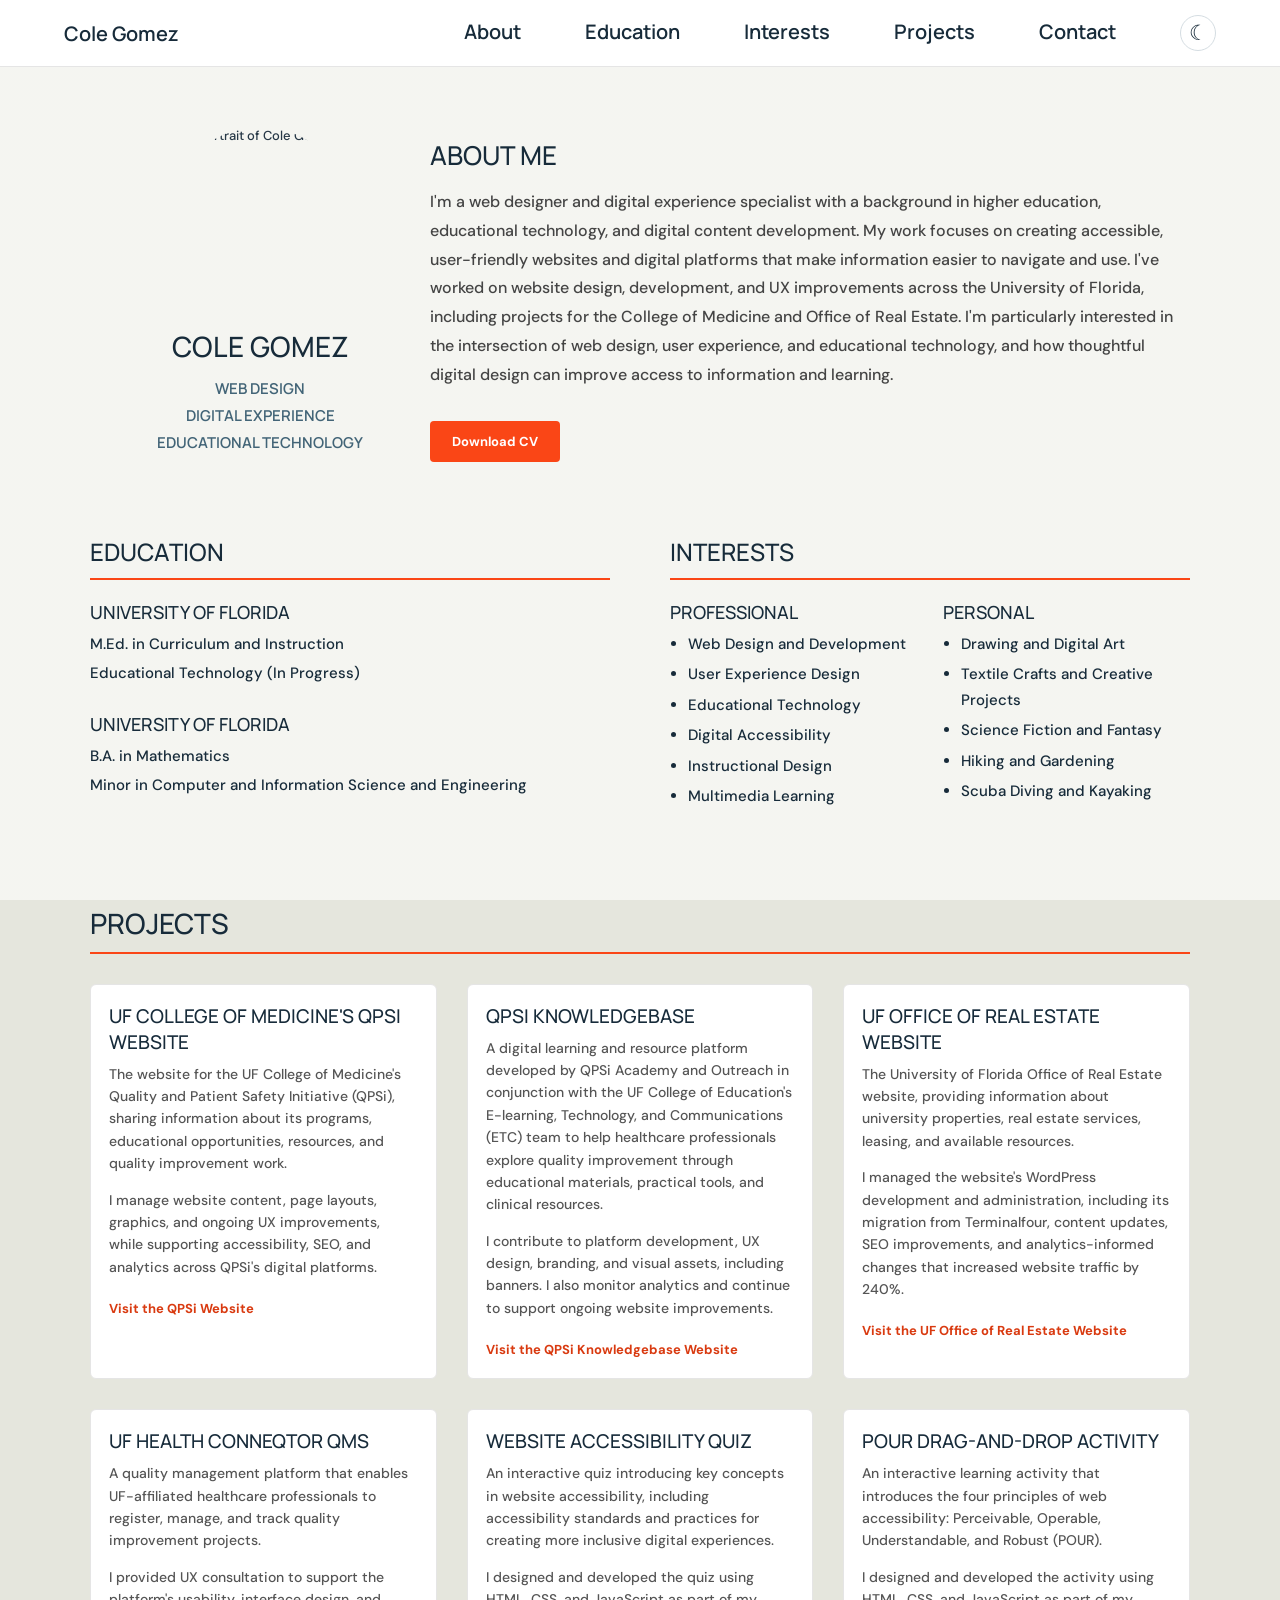
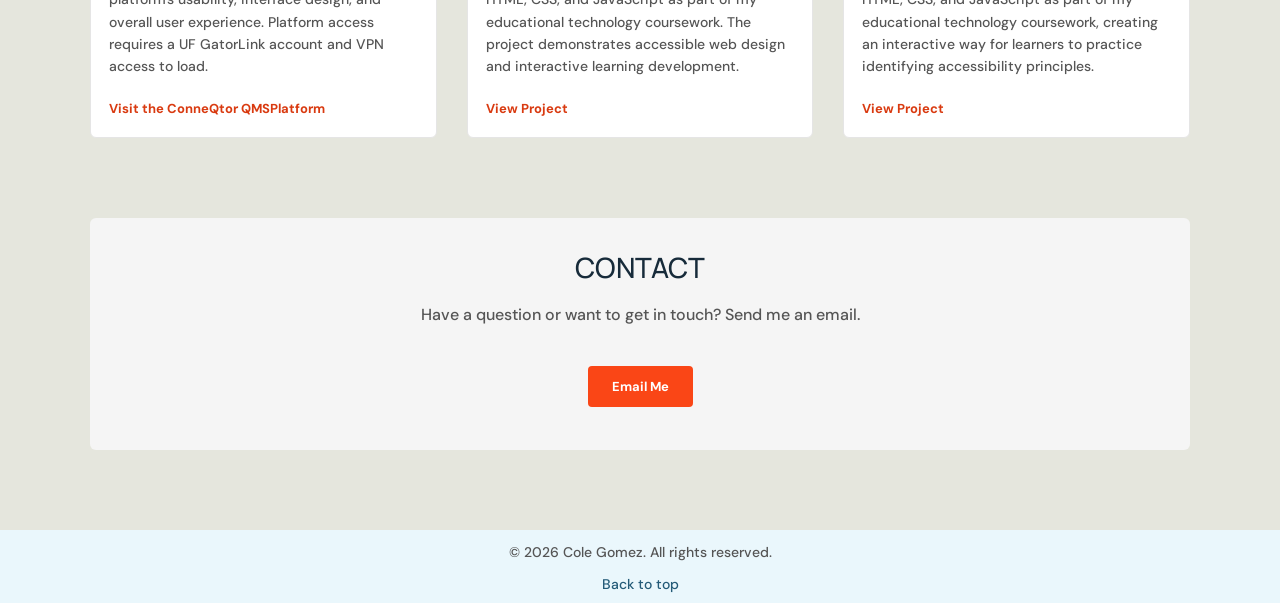
==== index.html @ 8d678004 "Add files via upload" ====
<!DOCTYPE html PUBLIC "-//W3C//DTD XHTML 1.0 Strict//EN" "http://www.w3.org/TR/xhtml1/DTD/xhtml1-strict.dtd">


<!--
Design by TEMPLATED
http://templated.co
Released for free under the Creative Commons Attribution License
Name       : Vestibule 
Description: A two-column, fixed-width design with dark color scheme.
Version    : 1.0
Released   : 20130406
-->

<!-- Comments are in ALL CAPS -->


<html xmlns="http://www.w3.org/1999/xhtml" lang="en" xml:lang="en">
<head>
	<meta name="keywords" content="" />
	<meta name="description" content="Cole Gomez's e-portfolio showcasing educational technology projects, web design, and multimedia development." />
	<meta http-equiv="content-type" content="text/html; charset=utf-8" />
	<meta name="viewport" content="width=device-width, initial-scale=1.0" />
	<title>Cole Gomez - Portfolio</title>
	<link href="https://fonts.googleapis.com/css2?family=DM+Sans:wght@400;500;600;700&amp;family=Manrope:wght@400;500;600;700;800&amp;display=swap" rel="stylesheet" type="text/css" />
	<link href="style.css" rel="stylesheet" type="text/css" media="screen" />
</head>

<body>
	<a href="#main-content" class="skip-link">Skip to main content</a>
<div id="wrapper">
<!-- START OF THE NAVIGATION SECTION.  DO NOT CHANGE ANYTHING ABOVE THIS LINE EXCEPT TO SET THE TITLE. -->
 
	<div id="menu-wrapper" role="navigation" aria-label="Main navigation">
		<div id="menu" class="container">
			<div id="site-brand">
            	<a href="index.html">Cole Gomez</a>
        	</div>
			<ul>
				<!-- NAVIGATION MENU.  THERE SHOULD BE ONE LIST ITEM FOR EACH BUTTON IN YOUR NAVIGATION BAR. -->
                <!-- REPLACE THE # IN THE LINK WITH THE FILE NAME OF THE APPROPRIATE PAGE.  -->
                <li class="current_page_item"><a href="#about" aria-current="page">About</a></li>
				<li><a href="#education">Education</a></li>
				<li><a href="#interests">Interests</a></li>
				<li><a href="#projects">Projects</a></li>
				<li><a href="#contact">Contact</a></li>
				<button id="theme-toggle" type="button" aria-label="Switch to dark mode" aria-pressed="false">
					☾
				</button>
			</ul>
			<!-- <div id="site-search">
				<form action="search.html" method="get" role="search">

					<label for="search-input">Search</label>

					<input type="text" id="search-input"
						name="q" placeholder="Search..." />

					<input type="submit" value="Go" />

				</form>
        	</div> -->
		</div>
	</div>

<!-- END OF THE NAVIGATION SECTION. -->

<!-- START OF THE CONTENT SECTION. -->
	
<!-- PROFILE SECTION: PHOTO, NAME, TITLE, ABOUT ME, DOWNLOAD CV BUTTON -->

	<div id="profile" class="container">
		<a name="main-content" id="main-content"></a>

		<div id="profile-sidebar">
			<div id="profile-photo">
				<img src="images/cole_profile_photo.jpg" alt="Portrait of Cole Gomez" />
			</div>

			<div id="profile-info">
				<h1>Cole Gomez</h1>
				<h2>Web Design<br />Digital Experience<br />Educational Technology</h2>
			</div>
		</div>

		<div id="about" class="entry">
			<h2>About Me</h2>
			<p>
				I'm a web designer and digital experience specialist with a background in higher education, educational technology, and digital content development. My work focuses on creating accessible, user-friendly websites and digital platforms that make information easier to navigate and use.
				I've worked on website design, development, and UX improvements across the University of Florida, including projects for the College of Medicine and Office of Real Estate. I'm particularly interested in the intersection of web design, user experience, and educational technology, and how thoughtful digital design can improve access to information and learning.
			</p>
			<a href="files/cole_gomez_resume_2026.pdf" class="button">Download CV</a>
		</div>
	</div>

	
    
<!-- EDUCATION AND INTERESTS SECTION: EDUCATION, INTERESTS, AND SKILLS -->

	<div id="details" class="container">

		<div id="education" class="detail-column">
			<h2>Education</h2>

			<div class="detail-item">
				<h3>University of Florida</h3>
				<p>M.Ed. in Curriculum and Instruction</p>
				<p>Educational Technology (In Progress)</p>
			</div>

			<div class="detail-item">
				<h3>University of Florida</h3>
				<p>B.A. in Mathematics</p>
				<p>Minor in Computer and Information Science and Engineering</p>
			</div>
		</div>

		<div id="interests" class="detail-column">
			<h2>Interests</h2>

			<div class="interest-columns">

				<div class="interest-subcolumn">
					<h3>Professional</h3>
					<ul>
						<li>Web Design and Development</li>
						<li>User Experience Design</li>
						<li>Educational Technology</li>
						<li>Digital Accessibility</li>
						<li>Instructional Design</li>
						<li>Multimedia Learning</li>
					</ul>
				</div>

				<div class="interest-subcolumn">
					<h3>Personal</h3>
					<ul>
						<li>Drawing and Digital Art</li>
						<li>Textile Crafts and Creative Projects</li>
						<li>Science Fiction and Fantasy</li>
						<li>Hiking and Gardening</li>
						<li>Scuba Diving and Kayaking</li>
					</ul>
				</div>

			</div>
		</div>

	</div>

<!-- PROJECTS SECTION: PROJECTS, PROJECT PREVIEWS, AND LINKS TO PROJECT PAGES -->

	<div id="projects" class="container">

		<h2>Projects</h2>

		<div id="project-grid">

			<div class="project-card">
				<!-- <a href="#" target="_blank" rel="noopener noreferrer">
					<img src="images/qpsi-website.jpg" alt="QPSi website homepage screenshot" />
				</a> -->
				<h3>UF College of Medicine's QPSi Website</h3>
				<p>
					The website for the UF College of Medicine's Quality and Patient Safety Initiative (QPSi), sharing information about its programs, educational opportunities, resources, and quality improvement work.
				</p>
				<p>
					I manage website content, page layouts, graphics, and ongoing UX improvements, while supporting accessibility, SEO, and analytics across QPSi's digital platforms.
				</p>
				<a href="https://qpsi.med.ufl.edu/" target="_blank" rel="noopener noreferrer">Visit the QPSi Website</a>
			</div>

			<div class="project-card">
				<!-- <a href="#" target="_blank" rel="noopener noreferrer">
					<img src="images/qpsi-knowledgebase.jpg" alt="QPSi Knowledgebase homepage screenshot" />
				</a> -->
				<h3>QPSi Knowledgebase</h3>
				<p>
					A digital learning and resource platform developed by QPSi Academy and Outreach in conjunction with the UF College of Education's E-learning, Technology, and Communications (ETC) team to help healthcare professionals explore quality improvement through educational materials, practical tools, and clinical resources.
				</p>
				<p>
					I contribute to platform development, UX design, branding, and visual assets, including banners. I also monitor analytics and continue to support ongoing website improvements.
				</p>
				<a href="https://knowledge.qpsi.med.ufl.edu/" target="_blank" rel="noopener noreferrer">Visit the QPSi Knowledgebase Website</a>
			</div>

			<div class="project-card">
				<!-- <a href="#" target="_blank" rel="noopener noreferrer">
					<img src="images/ore-website.jpg" alt="UF Office of Real Estate website screenshot" />
				</a> -->
				<h3>UF Office of Real Estate Website</h3>
				<p>
					The University of Florida Office of Real Estate website, providing information about university properties, real estate services, leasing, and available resources.
				</p>
				<p>
					I managed the website's WordPress development and administration, including its migration from Terminalfour, content updates, SEO improvements, and analytics-informed changes that increased website traffic by 240%.
				</p>
				<a href="#" target="_blank" rel="noopener noreferrer">Visit the UF Office of Real Estate Website</a>
			</div>

			<div class="project-card">
				<!-- <a href="#" target="_blank" rel="noopener noreferrer">
					<img src="images/conneqtor.jpg" alt="ConneQtor QMS platform screenshot" />
				</a> -->
				<h3>UF Health ConneQtor QMS</h3>
				<p>
					A quality management platform that enables UF-affiliated healthcare professionals to register, manage, and track quality improvement projects.
				</p>
				<p>
					I provided UX consultation to support the platform's usability, interface design, and overall user experience. Platform access requires a UF GatorLink account and VPN access to load.
				</p>
				<a href="https://conneqtor.ese.ufhealth.org/landing" target="_blank" rel="noopener noreferrer">Visit the ConneQtor QMSPlatform</a>
			</div>

			<div class="project-card">
				<!-- <a href="#" target="_blank" rel="noopener noreferrer">
					<img src="images/accessibility-quiz.jpg" alt="Website accessibility quiz screenshot" />
				</a> -->
				<h3>Website Accessibility Quiz</h3>
				<p>
					An interactive quiz introducing key concepts in website accessibility, including accessibility standards and practices for creating more inclusive digital experiences.
				</p>
				<p>
					I designed and developed the quiz using HTML, CSS, and JavaScript as part of my educational technology coursework. The project demonstrates accessible web design and interactive learning development.
				</p>
				<a href="https://cole-gomez-design.github.io/website-accessibility-quiz/" target="_blank" rel="noopener noreferrer">View Project</a>
			</div>

			<div class="project-card">
				<!-- <a href="#" target="_blank" rel="noopener noreferrer">
					<img src="images/pour-activity.jpg" alt="POUR drag-and-drop activity screenshot" />
				</a> -->
				<h3>POUR Drag-and-Drop Activity</h3>
				<p>
					An interactive learning activity that introduces the four principles of web accessibility: Perceivable, Operable, Understandable, and Robust (POUR).
				</p>
				<p>
					I designed and developed the activity using HTML, CSS, and JavaScript as part of my educational technology coursework, creating an interactive way for learners to practice identifying accessibility principles.
				</p>
				<a href="https://cole-gomez-design.github.io/drag-and-drop-quiz/" target="_blank" rel="noopener noreferrer">View Project</a>
			</div>

		</div>

	</div>

<!-- CONTACT SECTION: CONTACT INFORMATION AND EMAIL LINK -->

	<div id="contact" class="container">

    <h2>Contact</h2>

    <p>Have a question or want to get in touch? Send me an email.</p>

    <a href="mailto:cole.gomez@outlook.com" class="button">
        Email Me
    </a>

</div>

<!-- ON OTHER PAGES, LIKE THE PROJECT PAGES, YOU WILL TAKE OUT EVERYTHING BETWEEN HERE AND THE END OF THE CONTENT SECTION AND REPLACE IT WITH THE PROJECT CONTENT. -->
    
    
    
    
	<!-- <div id="three-column" class="container">
		<div class="tbox1">
			<div class="box-style">
				<div class="content">
					
					<h2>Image Editing</h2>
					<p>Briefly explain what you've done for your Project 1 in this class. Provide about the same amount of text in each box so they appear uniform in size.</p>
					<a href="image.html" class="button">Learn More</a>
				</div>
			</div>
		</div>
		<div class="tbox2">
			<div class="box-style">
				<div class="content">
					<h2>Web Design</h2>
					<p>Briefly explain what you've done for your Projects 2 and 3 in this class. Provide about the same amount of text in each box so they appear uniform in size.</p>
					<a href="web.html" class="button">Learn More</a>
				</div>
			</div>
		</div>
		<div class="tbox3">
			<div class="box-style">
				<div class="content">
					<h2>Video Production</h2>
					<p>Briefly explain what you've done for your Project 5 in this class. Provide about the same amount of text in each box so they appear uniform in size.</p>
					<a href="video.html" class="button">Learn More</a>
				</div>
			</div>
		</div>
	</div>
	<div id="three-column" class="container">
		<div class="tbox1">
			<div class="box-style">
				<div class="content">
					<h2>Digital Animation</h2>
					<p>Briefly explain what you've done for your Project 6 in this class. Provide about the same amount of text in each box so they appear uniform in size.</p>
					<a href="animation.html" class="button">Learn More</a>
				</div>
			</div>
		</div>
		<div class="tbox2">
			<div class="box-style">
				<div class="content">
					<h2>Screencasting</h2>
					<p>Briefly explain what you've done for your Project 8 in this class. Provide about the same amount of text in each box so they appear uniform in size.</p>
					<a href="screencast.html" class="button">Learn More</a>
				</div>
			</div>
		</div>
		<div class="tbox3">
			<div class="box-style">
				<div class="content">
					<h2>E-Portfolio</h2>
					<p>Explain that this e-portfolio is a reflection of your web design skills. Alternatively, if you developed a mobile app for this class, you can change this block to Mobile App and focus on that project. You can add the "Learn More" link here then as well by copying and pasting from above.</p>
				
				</div>
			</div>
		</div>
	</div>	
     -->
    
    
    
    
<!-- END OF THE CONTENT SECTION.  BELOW YOU CAN CUSTOMIZE YOUR FOOTER. -->
</div>

<div id="footer">
	<!-- START FOOTER -->
	<p>&copy; 2026 Cole Gomez. All rights reserved.</p>
    <a href="#main-content">Back to top</a>
	<!-- END FOOTER -->
</div>

<script type="text/javascript">
    var themeToggle = document.getElementById("theme-toggle");

    themeToggle.addEventListener("click", function() {
        var darkMode = document.body.classList.toggle("dark-mode");

        themeToggle.setAttribute("aria-pressed", darkMode);
        themeToggle.setAttribute(
            "aria-label",
            darkMode ? "Switch to light mode" : "Switch to dark mode"
        );
        themeToggle.textContent = darkMode ? "☀" : "☾";
    });
</script>

</body>
</html>
---- style.css ----
body {
	margin: 0;
	padding: 0;
	background: #E5E6DD;
	font-family: 'DM Sans', sans-serif;
	font-size: 13px;
	color: #263746;
    font-weight: 500;
}

h1, h2, h3 {
	font-family: 'Manrope', sans-serif;
	margin: 0;
	padding: 0;
	text-transform: uppercase;
	font-weight: 300;
	color: #172B3A;
    font-weight: 500;
}

h1 {
	font-size: 2em;
}

h2 {
	font-size: 2.8em;
}

h3 {
	font-size: 1.6em;
}

p, ul, ol {
	margin-top: 0;
	line-height: 180%;
}

ul, ol {
}

a {
	text-decoration: none;
	color: #5BA689;
}

a:hover {
}

#wrapper {
	overflow: hidden;
    background-image:
        linear-gradient(
            rgba(255, 255, 255, 0.60),
            rgba(255, 255, 255, 0.60)
        ),
        url("images/watercolor.jpeg");
    background-size: cover;
    background-position: center top;
    background-repeat: no-repeat;
    background-attachment: fixed;
}

.container {
	width: 1200px;
	margin: 0px auto;
}

/* Header */

#header-wrapper {
	overflow: hidden;
	height: 600px;
}

#header {
	width: 960px;
	height: 200px;
	margin: 0 auto;
	padding: 0px 20px;
}

/* Skip Navigation Link */

.skip-link {
    position: absolute;
    top: -100px;
    left: 10px;
    padding: 12px 18px;
    background: #172B3A;
    color: #FFFFFF;
    z-index: 1000;
}

.skip-link:focus {
    top: 10px;
    outline: 3px solid #FA4616;
}

/* Logo */

#logo {
	overflow: hidden;
	height: 150px;
}

#logo h1, #logo p {
	text-align: center;
}

#logo h1 {
	padding: 5px 0px 20px 0px;
	letter-spacing: -6px;
	text-transform: capitalize;
	font-size: 80px;
}

#logo p {
	margin-top: -20px;
	padding: 0px 0px 0px 5px;
	font-size: 20px;
	font-weight: 300;
	color: #696969;
}

#logo p a {
	color: #696969;
}

#logo a {
	border: none;
	background: none;
	text-decoration: none;
	color: #3C342E;
}


/* Menu */

#menu-wrapper {
	width: 100%;
    background: #FFFFFF;
    border-bottom: 1px solid #E5E5E5;
    padding: 15px 0;
}

#menu {
	display: flex;
    align-items: center;
    justify-content: space-between;
    gap: 15px;
    width: 90%;
    max-width: 1200px;
    margin: 0 auto;
}

#menu ul {
	display: flex;
    align-items: center;
    gap: 5vw;
    list-style: none;
    margin: 0;
    padding: 0;
}

#menu li {
	display: inline-block;
}

#menu a {
	/* display: block;
	padding: 0px 30px;
	line-height: 52px;
	border: none;
	text-align: center; */
	font-family: 'Manrope', sans-serif;
	text-decoration: none;
	font-size: 20px;
	color: #172B3A;
    font-weight: 600;
}

#menu a:hover, #menu .current_page_item a {
	/* background: #7D7764; */
	text-decoration: none;
	color: #172B3A;
	/* color: #Fa4616; */
}

#menu a:focus-visible {
    outline: 3px solid #FA4616;
    outline-offset: 4px;
}

/* Search */

#site-search form {
    display: flex;
    align-items: center;
    gap: 5px;
}

#site-search label {
    position: absolute;
    width: 1px;
    height: 1px;
    padding: 0;
    margin: -1px;
    overflow: hidden;
    clip: rect(0, 0, 0, 0);
    white-space: nowrap;
    border: 0;
}

#site-search input[type="text"] {
    width: 130px;
    padding: 8px 10px;
    border: 1px solid #CCCCCC;
    border-radius: 4px;
    font-family: inherit;
    font-size: 14px;
}

#site-search input[type="submit"] {
    padding: 8px 12px;
    border: none;
    border-radius: 4px;
    background: #172B3A;
    color: #FFFFFF;
    cursor: pointer;
    font-family: inherit;
}

#site-search input:focus-visible {
    outline: 3px solid #FA4616;
    outline-offset: 3px;
}

/* Accessible Responsive Navigation */
@media screen and (max-width: 900px) {

    #menu {
        flex-wrap: wrap;
        justify-content: center;
    }

    #menu ul {
        flex-wrap: wrap;
        justify-content: center;
    }

}

@media screen and (max-width: 600px) {

    #menu {
        flex-direction: column;
        gap: 15px;
    }

    #menu ul {
        gap: 15px;
    }

}

/* Profile Introduction */

#profile {
    display: flex;
    align-items: flex-start;
    gap: 60px;
    width: 90%;
    max-width: 1100px;
    margin: 60px auto;
}

/* Profile Sidebar */

#profile-sidebar {
    flex: 0 0 220px;
    text-align: center;
}

/* Profile Photo */

#profile-photo img {
    display: block;
    width: 180px;
    height: 180px;
    margin: 0 auto 20px auto;
    border-radius: 50%;
    object-fit: cover;
}

/* Name and Title */

#profile-info h1 {
    margin-bottom: 10px;
    font-size: 28px;
    color: #172B3A;
}

#profile-info h2 {
    /* font-size: 16px;
    font-weight: 500;
    line-height: 1.5;
    color: #172B3A; */
	font-family: 'Manrope', sans-serif;
    font-size: 15px;
    font-weight: 600;
    line-height: 1.8;
    color: #426477;
    text-align: center;
    margin-top: 8px;
}

/* About Me */

#about {
    flex: 1;
    margin-top: 10px;
}

#about h2 {
    margin-bottom: 15px;
    font-size: 26px;
    color: #172B3A;
}

#about p {
    font-size: 16px;
    line-height: 1.8;
    color: #444444;
}

/* Download CV */

#about .button {
    display: inline-block;
    margin-top: 15px;
    padding: 12px 22px;
    background: #FA4616;
    color: #FFFFFF;
    text-decoration: none;
    border-radius: 4px;
    font-weight: 700;
}

#about .button:hover {
    background: #D93A10;
}

#about .button:focus-visible {
    outline: 3px solid #172B3A;
    outline-offset: 3px;
}

/* Responsive Profile */

@media screen and (max-width: 650px) {

    #profile {
        flex-direction: column;
        align-items: center;
        gap: 35px;
    }

    #profile-sidebar {
        flex-basis: auto;
        width: 100%;
    }

    #about {
        width: 100%;
    }

}

/* Education and Interests */

#details {
    display: flex;
    gap: 60px;
    width: 90%;
    max-width: 1100px;
    margin: 60px auto;
}

.detail-column {
    flex: 1;
    min-width: 0;
}

.detail-column h2 {
    font-size: 24px;
    color: #172B3A;
    margin-top: 0;
    margin-bottom: 20px;
    padding-bottom: 10px;
    border-bottom: 2px solid #FA4616;
}

.detail-item {
    margin-bottom: 25px;
}

.detail-item h3,
.interest-subcolumn h3 {
    font-size: 18px;
    margin-top: 0;
    margin-bottom: 8px;
    color: #172B3A;
}

.detail-item p,
.detail-column li {
    font-size: 15px;
    line-height: 1.7;
    color: #172B3A;
}

.detail-item p {
    margin-top: 0;
    margin-bottom: 4px;
}

.detail-column ul {
    padding-left: 20px;
    margin-top: 0;
}

/* Interests Subcolumns */

.interest-columns {
    display: flex;
    gap: 25px;
    align-items: flex-start;
}

.interest-subcolumn {
    flex: 1;
    min-width: 0;
}

.interest-subcolumn ul {
    padding-left: 18px;
    margin-top: 0;
}

.interest-subcolumn li {
    margin-bottom: 5px;
}

/* Responsive Details */

@media screen and (max-width: 600px) {

    #details {
        flex-direction: column;
        gap: 35px;
    }

    .interest-columns {
        gap: 20px;
    }

}

/* Projects */

#projects {
    width: 90%;
    max-width: 1100px;
    margin: 80px auto;
}

#projects > h2 {
    font-size: 28px;
    color: #172B3A;
    margin-bottom: 30px;
    padding-bottom: 10px;
    border-bottom: 2px solid #FA4616;
}

#project-grid {
    display: grid;
    grid-template-columns: repeat(3, 1fr);
    gap: 30px;
}

.project-card {
    overflow: hidden;
    background: #FFFFFF;
    border: 1px solid #E5E5E5;
    border-radius: 6px;
    padding-bottom: 20px;
	min-height: 180px;
	box-sizing: border-box;
}

.project-card img {
    display: block;
    width: 100%;
    height: 190px;
    object-fit: cover;
}

.project-card h3,
.project-card p,
.project-card > a:last-child {
    margin-left: 18px;
    margin-right: 18px;
}

.project-card h3 {
    margin-top: 18px;
    margin-bottom: 8px;
    font-size: 19px;
    color: #172B3A;
}

.project-card p {
    font-size: 14px;
    line-height: 1.6;
    color: #555555;
}

.project-card > a:last-child {
    display: inline-block;
    margin-top: 8px;
    color: #D93A10;
    font-weight: 700;
    text-decoration: none;
}

.project-card a:hover {
    text-decoration: underline;
}

.project-card a:focus-visible {
    outline: 3px solid #FA4616;
    outline-offset: 3px;
}

/* Responsive Project Grid */

@media screen and (max-width: 850px) {
    #project-grid {
        grid-template-columns: repeat(2, 1fr);
    }
}

@media screen and (max-width: 550px) {
    #project-grid {
        grid-template-columns: 1fr;
    }
}

/* Contact */

#contact {
    width: 90%;
    max-width: 1100px;
    margin: 80px auto;
    padding: 30px;
    background: #F5F5F5;
    border-radius: 6px;
    text-align: center;
    box-sizing: border-box;
}

#contact h2 {
    font-size: 28px;
    color: #172B3A;
    margin-bottom: 15px;
}

#contact p {
    font-size: 16px;
    line-height: 1.7;
    color: #555555;
    margin-bottom: 25px;
}

#contact .button {
    display: inline-block;
    padding: 12px 24px;
    background: #FA4616;
    color: #FFFFFF;
    text-decoration: none;
    border-radius: 4px;
    font-weight: 700;
}

#contact .button:hover {
    background: #D93A10;
}

#contact .button:focus-visible {
    outline: 3px solid #172B3A;
    outline-offset: 3px;
}

/* Responsive Contact */

@media screen and (max-width: 600px) {
    #contact {
        padding: 20px 20px;
    }
}

#footer {
    width: 100%;
    padding: 10px 20px;
    background: #eaf7fc;
    color: #172B3A;
    text-align: center;
    box-sizing: border-box;
}

#footer p {
    margin: 0 0 10px 0;
    font-size: 14px;
    color: #555555;
}

#footer a {
    color: #245B78;
    font-size: 14px;
    text-decoration: none;
}

#footer a:hover {
    color: #FA4616;
    text-decoration: underline;
}

#footer a:focus-visible {
    outline: 3px solid #FA4616;
    outline-offset: 4px;
}


/* Page */

#page {
	overflow: hidden;
	padding: 20px 20px 40px 20px;
}

/* Content */

#content {
	float: left;
	width: 752px;
	padding: 0px 0px 0px 0px;
}




/* Three Column Content */

#three-column {
	overflow: hidden;
	padding: 10px 0px 50px 0px;
}

#three-column .tbox1 {
	float: left;
	width: 384px;
	margin-right: 20px;
}

#three-column .tbox2 {
	float: left;
	width: 384px;
}

#three-column .tbox3 {
	float: right;
	width: 384px;
}

.box-style {
	background: #FFFFFF;
	text-align: center;
}

.box-style h2 {
	padding: 10px 0px;
	letter-spacing: -1px;
	font-size: 22px;
	color: #2D2D2D;
}

.box-style .content {
	overflow: hidden;
	width: 324px;
	padding: 30px;
}

.button
{
	display: inline-block;
	margin: 1em 0em;
	background: #000;
	padding: 1em 2em;
	color: #FFFFFF;
}

/* Dark Mode Toggle */

#theme-toggle {
    flex-shrink: 0;
    width: 36px;
    height: 36px;
    padding: 0;
    display: flex;
    align-items: center;
    justify-content: center;
    font-size: 21px;
    color: #172B3A;
    background: #FFFFFF;
    border: 1px solid #D5DDE2;
    border-radius: 50%;
    cursor: pointer;
    transition: background 0.2s ease, color 0.2s ease;
}

#theme-toggle:hover {
    background: #EAF0F3;
}

#theme-toggle:focus-visible {
    outline: 3px solid #FA4616;
    outline-offset: 3px;
}

/* Dark Mode */

body.dark-mode {
    background: #101820;
    color: #E8EEF2;
}

body.dark-mode #wrapper {
    background: none;
}

body.dark-mode h1,
body.dark-mode h2,
body.dark-mode h3 {
    color: #E8EEF2;
}

/* Navigation */

body.dark-mode #menu-wrapper {
    background: #243746;
    border-bottom-color: #405565;
}

body.dark-mode #menu a {
    color: #E8EEF2;
}

body.dark-mode #menu a:hover {
    color: #FA4616;
}

/* Profile */

body.dark-mode #profile-info h2 {
    color: #B9D6E5;
}

body.dark-mode #about p {
    color: #D0DCE3;
}

/* Education and Interests */

body.dark-mode .detail-item p,
body.dark-mode .detail-column li {
    color: #D0DCE3;
}

/* Project Cards */

body.dark-mode .project-card {
    background: #243746;
    border-color: #405565;
}

body.dark-mode .project-card p {
    color: #D0DCE3;
}

body.dark-mode .project-card > a:last-child {
    color: #FF805E;
}

/* Contact */

body.dark-mode #contact {
    background: #243746;
}

body.dark-mode #contact p {
    color: #D0DCE3;
}

/* Footer */

body.dark-mode #footer {
    background: #172B3A;
    color: #E8EEF2;
}

body.dark-mode #footer p,
body.dark-mode #footer a {
    color: #B9D6E5;
}

/* Toggle */

body.dark-mode #theme-toggle {
    color: #FFFFFF;
    background: #243746;
    border-color: #607789;
}

body.dark-mode #theme-toggle:hover {
    background: #405565;
}

/* Dark Mode Heading Fixes */

body.dark-mode #profile-info h1,
body.dark-mode #about h2,
body.dark-mode .detail-column h2,
body.dark-mode #projects > h2,
body.dark-mode #contact h2 {
    color: #E8EEF2;
}
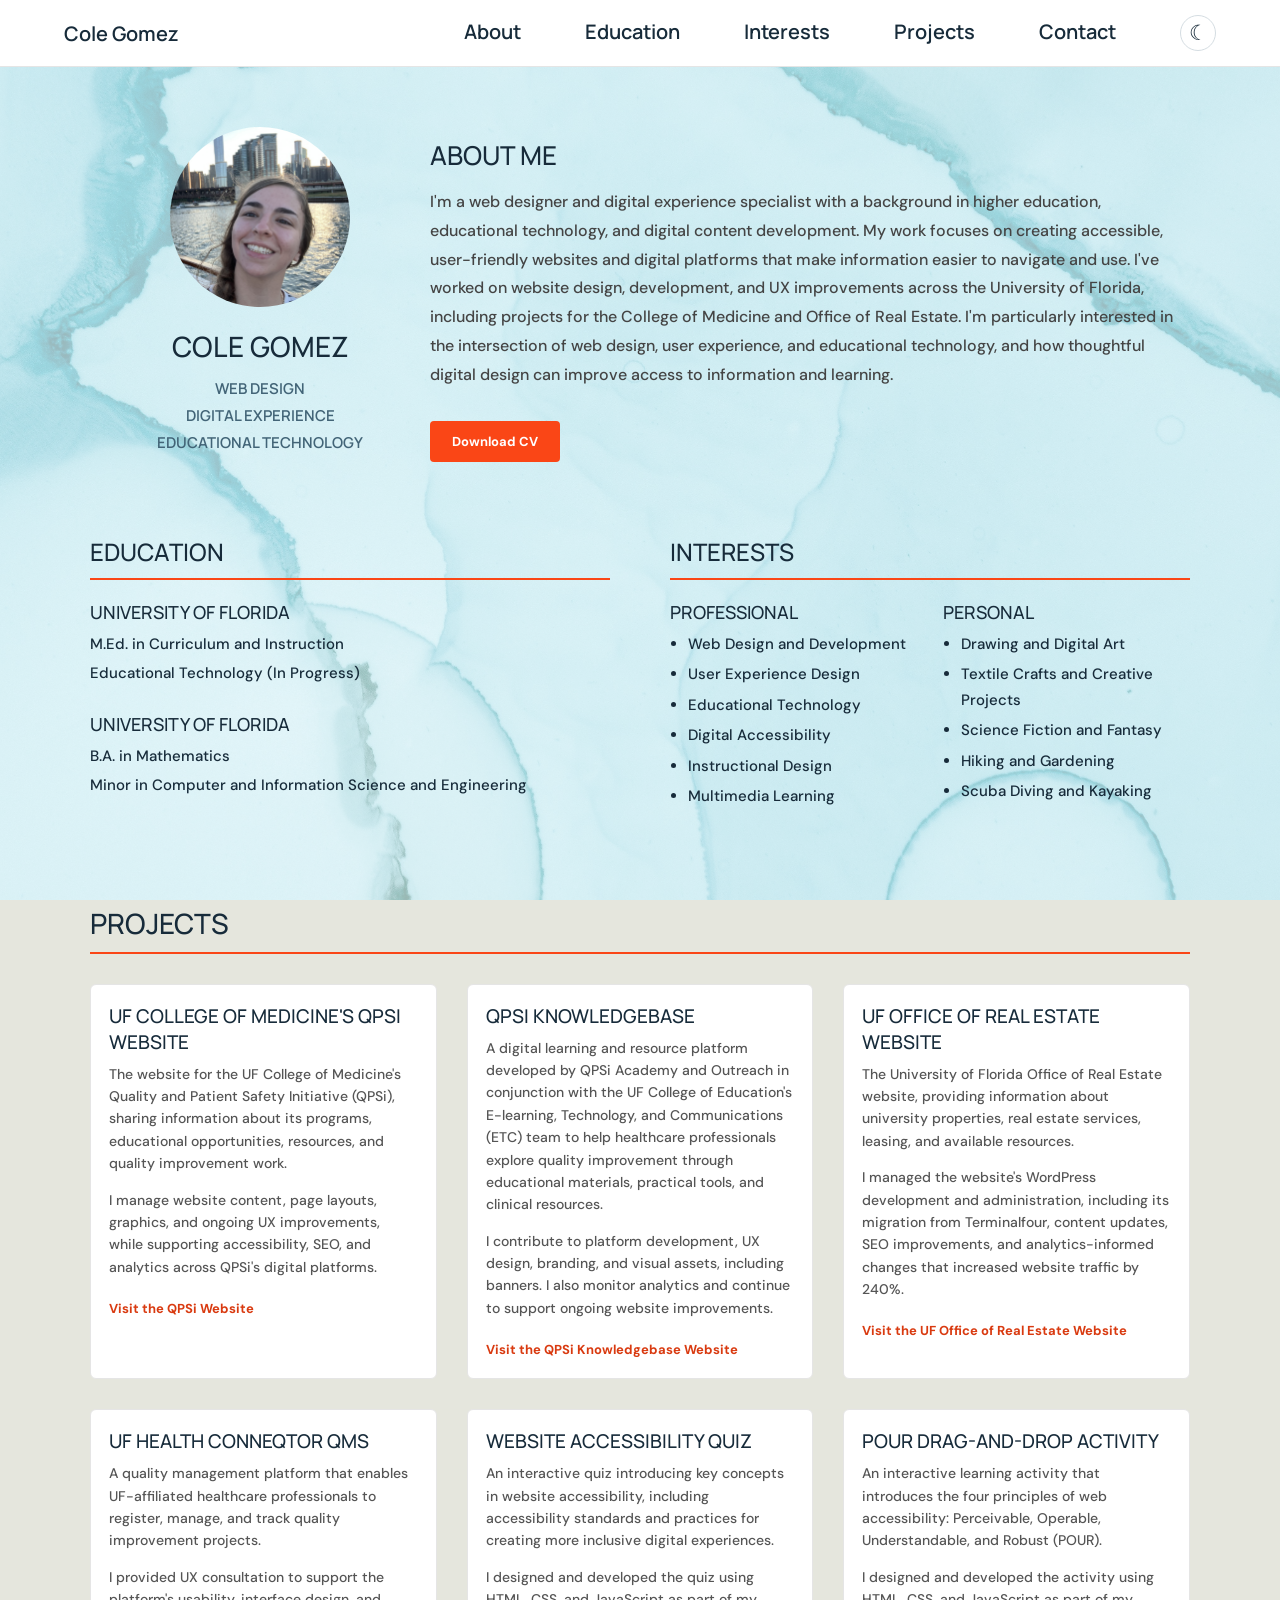
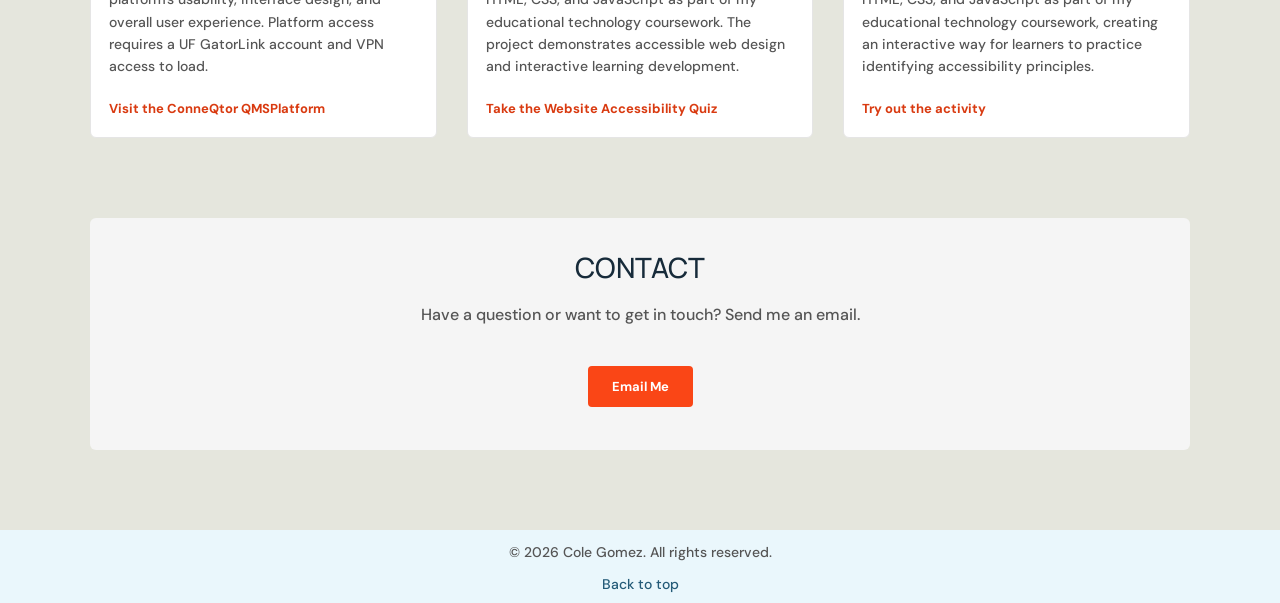
==== commit 34d1831d: "Update project links and descriptions in index.html" ====
--- a/index.html
+++ b/index.html
@@ -194,7 +194,7 @@
 				<p>
 					I managed the website's WordPress development and administration, including its migration from Terminalfour, content updates, SEO improvements, and analytics-informed changes that increased website traffic by 240%.
 				</p>
-				<a href="#" target="_blank" rel="noopener noreferrer">Visit the UF Office of Real Estate Website</a>
+				<a href="https://ore.ufl.edu/" target="_blank" rel="noopener noreferrer">Visit the UF Office of Real Estate Website</a>
 			</div>
 
 			<div class="project-card">
@@ -222,7 +222,7 @@
 				<p>
 					I designed and developed the quiz using HTML, CSS, and JavaScript as part of my educational technology coursework. The project demonstrates accessible web design and interactive learning development.
 				</p>
-				<a href="https://cole-gomez-design.github.io/website-accessibility-quiz/" target="_blank" rel="noopener noreferrer">View Project</a>
+				<a href="https://cole-gomez-design.github.io/website-accessibility-quiz/" target="_blank" rel="noopener noreferrer">Take the Website Accessibility Quiz</a>
 			</div>
 
 			<div class="project-card">
@@ -236,7 +236,7 @@
 				<p>
 					I designed and developed the activity using HTML, CSS, and JavaScript as part of my educational technology coursework, creating an interactive way for learners to practice identifying accessibility principles.
 				</p>
-				<a href="https://cole-gomez-design.github.io/drag-and-drop-quiz/" target="_blank" rel="noopener noreferrer">View Project</a>
+				<a href="https://cole-gomez-design.github.io/drag-and-drop-quiz/" target="_blank" rel="noopener noreferrer">Try out the activity</a>
 			</div>
 
 		</div>
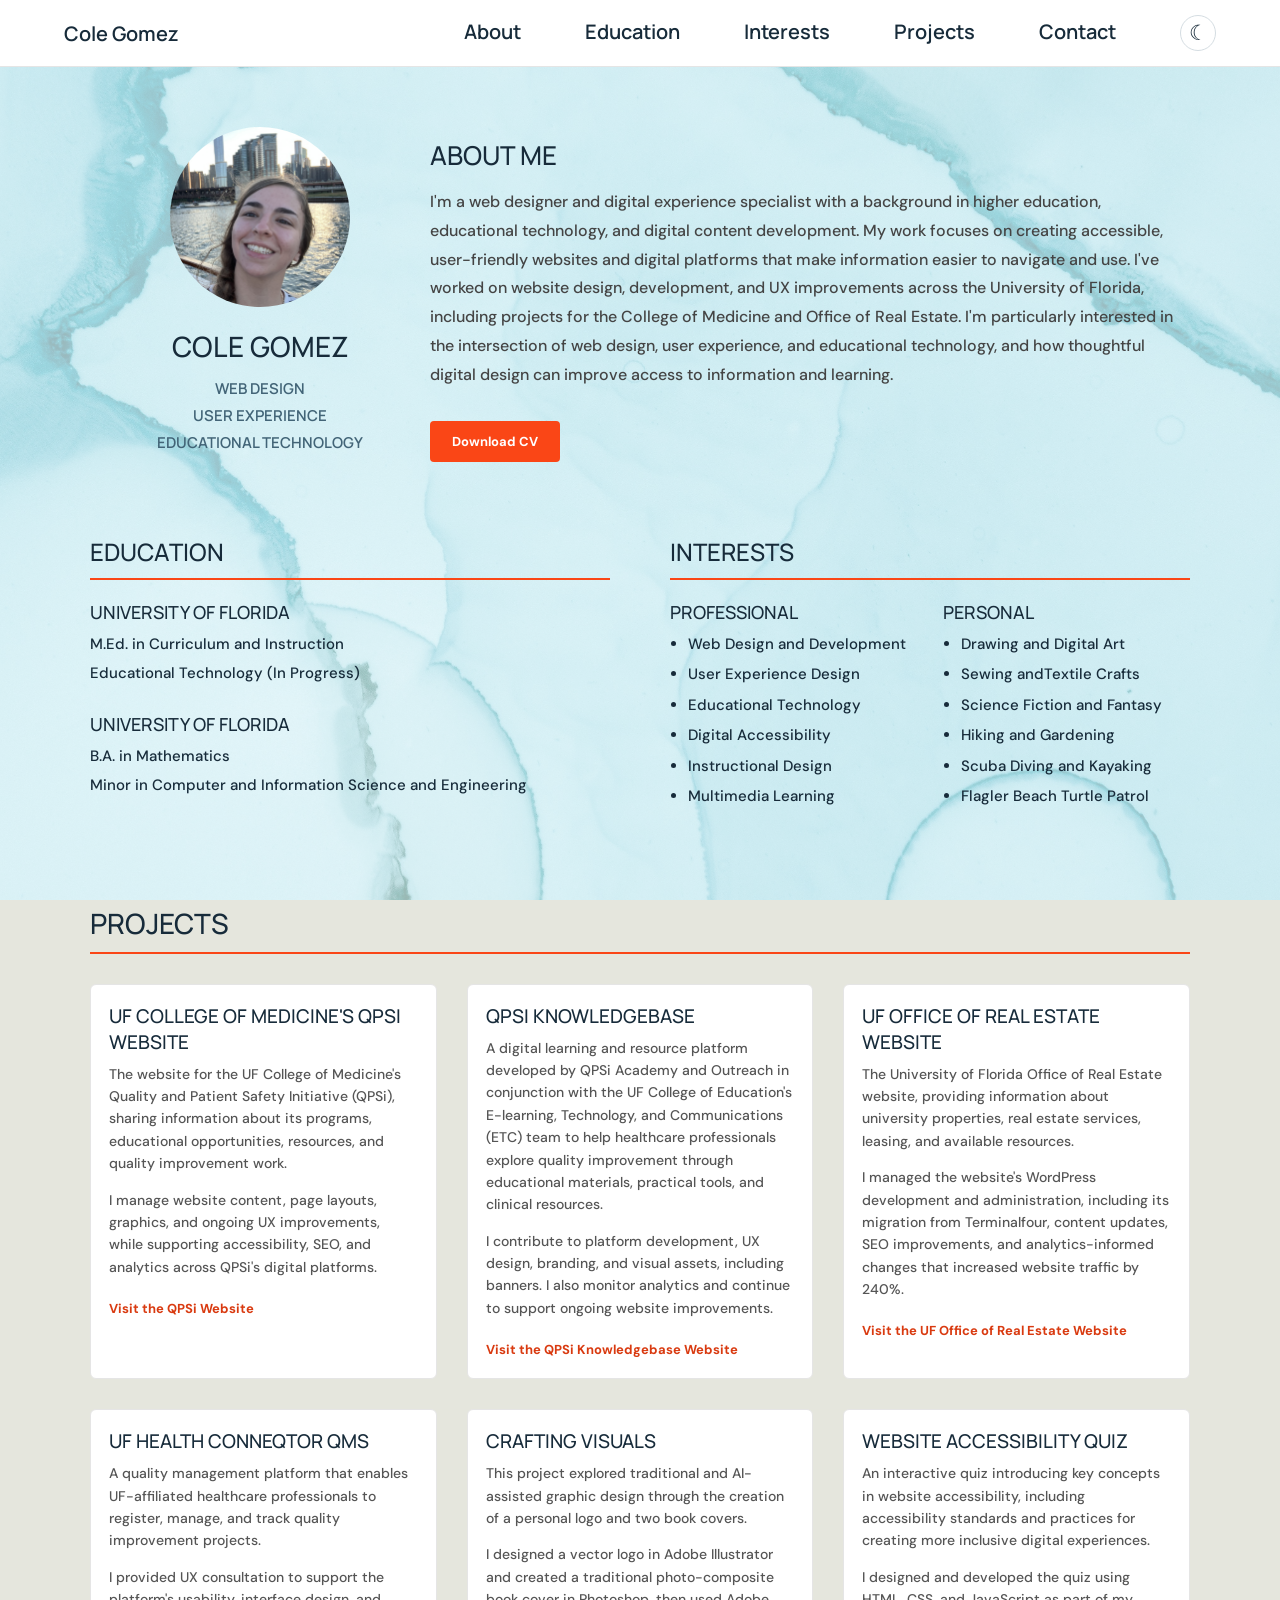
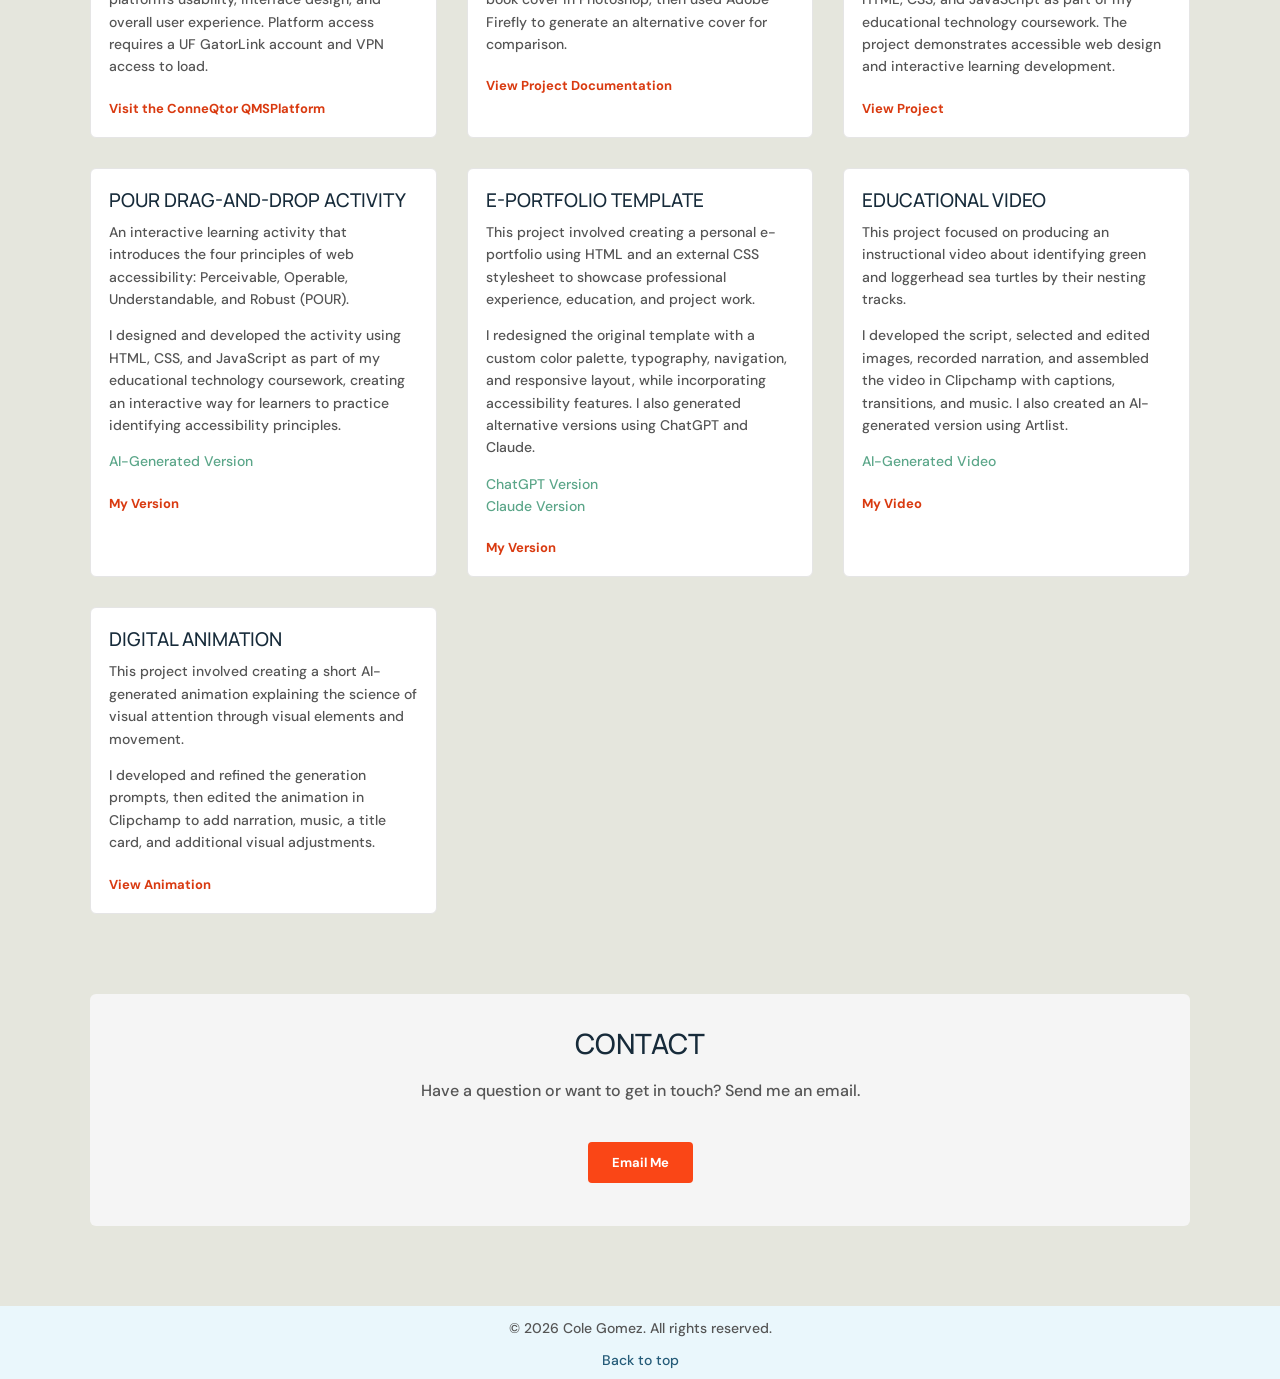
==== commit ea035988: "Update project descriptions and links in index.html" ====
--- a/index.html
+++ b/index.html
@@ -78,7 +78,7 @@
 
 			<div id="profile-info">
 				<h1>Cole Gomez</h1>
-				<h2>Web Design<br />Digital Experience<br />Educational Technology</h2>
+				<h2>Web Design<br />User Experience<br />Educational Technology</h2>
 			</div>
 		</div>
 
@@ -135,10 +135,11 @@
 					<h3>Personal</h3>
 					<ul>
 						<li>Drawing and Digital Art</li>
-						<li>Textile Crafts and Creative Projects</li>
+						<li>Sewing andTextile Crafts</li>
 						<li>Science Fiction and Fantasy</li>
 						<li>Hiking and Gardening</li>
 						<li>Scuba Diving and Kayaking</li>
+						<li>Flagler Beach Turtle Patrol</li>
 					</ul>
 				</div>
 
@@ -194,7 +195,7 @@
 				<p>
 					I managed the website's WordPress development and administration, including its migration from Terminalfour, content updates, SEO improvements, and analytics-informed changes that increased website traffic by 240%.
 				</p>
-				<a href="https://ore.ufl.edu/" target="_blank" rel="noopener noreferrer">Visit the UF Office of Real Estate Website</a>
+				<a href="#" target="_blank" rel="noopener noreferrer">Visit the UF Office of Real Estate Website</a>
 			</div>
 
 			<div class="project-card">
@@ -211,6 +212,22 @@
 				<a href="https://conneqtor.ese.ufhealth.org/landing" target="_blank" rel="noopener noreferrer">Visit the ConneQtor QMSPlatform</a>
 			</div>
 
+			<!-- Project 1: Crafting Visuals -->
+			<div class="project-card">
+				<h3>Crafting Visuals</h3>
+				<p>
+					This project explored traditional and AI-assisted graphic design
+					through the creation of a personal logo and two book covers.
+				</p>
+				<p>
+					I designed a vector logo in Adobe Illustrator and created a
+					traditional photo-composite book cover in Photoshop, then used
+					Adobe Firefly to generate an alternative cover for comparison.
+				</p>
+				<a href="/files/Project 1 - Crafting Visuals.pdf" target="_blank" rel="noopener noreferrer">View Project Documentation</a>
+			</div>
+
+			<!-- Project 2: Interactive Quiz -->
 			<div class="project-card">
 				<!-- <a href="#" target="_blank" rel="noopener noreferrer">
 					<img src="images/accessibility-quiz.jpg" alt="Website accessibility quiz screenshot" />
@@ -222,9 +239,10 @@
 				<p>
 					I designed and developed the quiz using HTML, CSS, and JavaScript as part of my educational technology coursework. The project demonstrates accessible web design and interactive learning development.
 				</p>
-				<a href="https://cole-gomez-design.github.io/website-accessibility-quiz/" target="_blank" rel="noopener noreferrer">Take the Website Accessibility Quiz</a>
-			</div>
-
+				<a href="https://cole-gomez-design.github.io/website-accessibility-quiz/" target="_blank" rel="noopener noreferrer">View Project</a>
+			</div>
+
+			<!-- Project 3: Drag and Drop -->
 			<div class="project-card">
 				<!-- <a href="#" target="_blank" rel="noopener noreferrer">
 					<img src="images/pour-activity.jpg" alt="POUR drag-and-drop activity screenshot" />
@@ -236,8 +254,101 @@
 				<p>
 					I designed and developed the activity using HTML, CSS, and JavaScript as part of my educational technology coursework, creating an interactive way for learners to practice identifying accessibility principles.
 				</p>
-				<a href="https://cole-gomez-design.github.io/drag-and-drop-quiz/" target="_blank" rel="noopener noreferrer">Try out the activity</a>
-			</div>
+				<p>
+					<a href="https://cole-gomez-design.github.io/ai-drag-and-drop-quiz/" target="_blank" rel="noopener noreferrer">AI-Generated Version</a>
+				</p>
+				<a href="https://cole-gomez-design.github.io/drag-and-drop-quiz/" target="_blank" rel="noopener noreferrer">My Version</a>
+			</div>
+
+			 <!-- Project 4: E-Portfolio Template -->
+			<div class="project-card">
+				<h3>E-Portfolio Template</h3>
+				<p>
+					This project involved creating a personal e-portfolio using HTML
+					and an external CSS stylesheet to showcase professional experience,
+					education, and project work.
+				</p>
+				<p>
+					I redesigned the original template with a custom color palette,
+					typography, navigation, and responsive layout, while incorporating
+					accessibility features. I also generated alternative versions
+					using ChatGPT and Claude.
+				</p>
+				<p>
+				<a href="https://cole-gomez-design.github.io/ai-portfolio/" target="_blank" rel="noopener noreferrer">ChatGPT Version</a> <br />
+				<a href="https://cole-gomez-design.github.io/claude-portfolio/" target="_blank" rel="noopener noreferrer">Claude Version</a>
+				</p>
+				<a href="https://cole-gomez-design.github.io/portfolio/" target="_blank" rel="noopener noreferrer">My Version</a>
+			</div>
+
+			    <!-- Project 5: Educational Video -->
+			<div class="project-card">
+				<h3>Educational Video</h3>
+				<p>
+					This project focused on producing an instructional video about
+					identifying green and loggerhead sea turtles by their nesting
+					tracks.
+				</p>
+				<p>
+					I developed the script, selected and edited images, recorded
+					narration, and assembled the video in Clipchamp with captions,
+					transitions, and music. I also created an AI-generated version
+					using Artlist.
+				</p>
+				<p>
+					<a href="https://youtu.be/2e13upVujCw" target="_blank" rel="noopener noreferrer">AI-Generated Video</a>
+				</p>
+				<a href="https://youtu.be/xSBxtjQohmg" target="_blank" rel="noopener noreferrer">My Video</a>
+			</div>
+
+			<!-- Project 6: Digital Animation -->
+			<div class="project-card">
+				<h3>Digital Animation</h3>
+				<p>
+					This project involved creating a short AI-generated animation
+					explaining the science of visual attention through visual
+					elements and movement.
+				</p>
+				<p>
+					I developed and refined the generation prompts, then edited the
+					animation in Clipchamp to add narration, music, a title card,
+					and additional visual adjustments.
+				</p>
+				<a href="https://youtu.be/x7XEpPc7ybM" target="_blank" rel="noopener noreferrer">View Animation</a>
+			</div>
+
+			<!-- Project 7: Screencast (comment out until completed)
+			<div class="project-card">
+				<h3>Software Demonstration Screencast</h3>
+				<p>
+					This project involves creating a narrated screencast demonstrating
+					a software application and its features.
+				</p>
+				<p>
+					I will develop an instructional outline and record a demonstration
+					incorporating narration, screen captures, and visual effects.
+				</p>
+				<a href="#">View Screencast</a>
+			</div>
+			-->
+
+			<!-- Project 8: AI Screencast Guide (comment out until completed)
+			<div class="project-card">
+				<h3>AI Video Production Screencast</h3>
+				<p>
+					This project involves creating a screencast guide for an AI
+					application used in video production.
+				</p>
+				<p>
+					I will demonstrate the application's main features and explore
+					its practical uses and potential applications in education.
+				</p>
+				<a href="#">View Screencast</a>
+			</div>
+			-->
+
+
+			
 
 		</div>
 
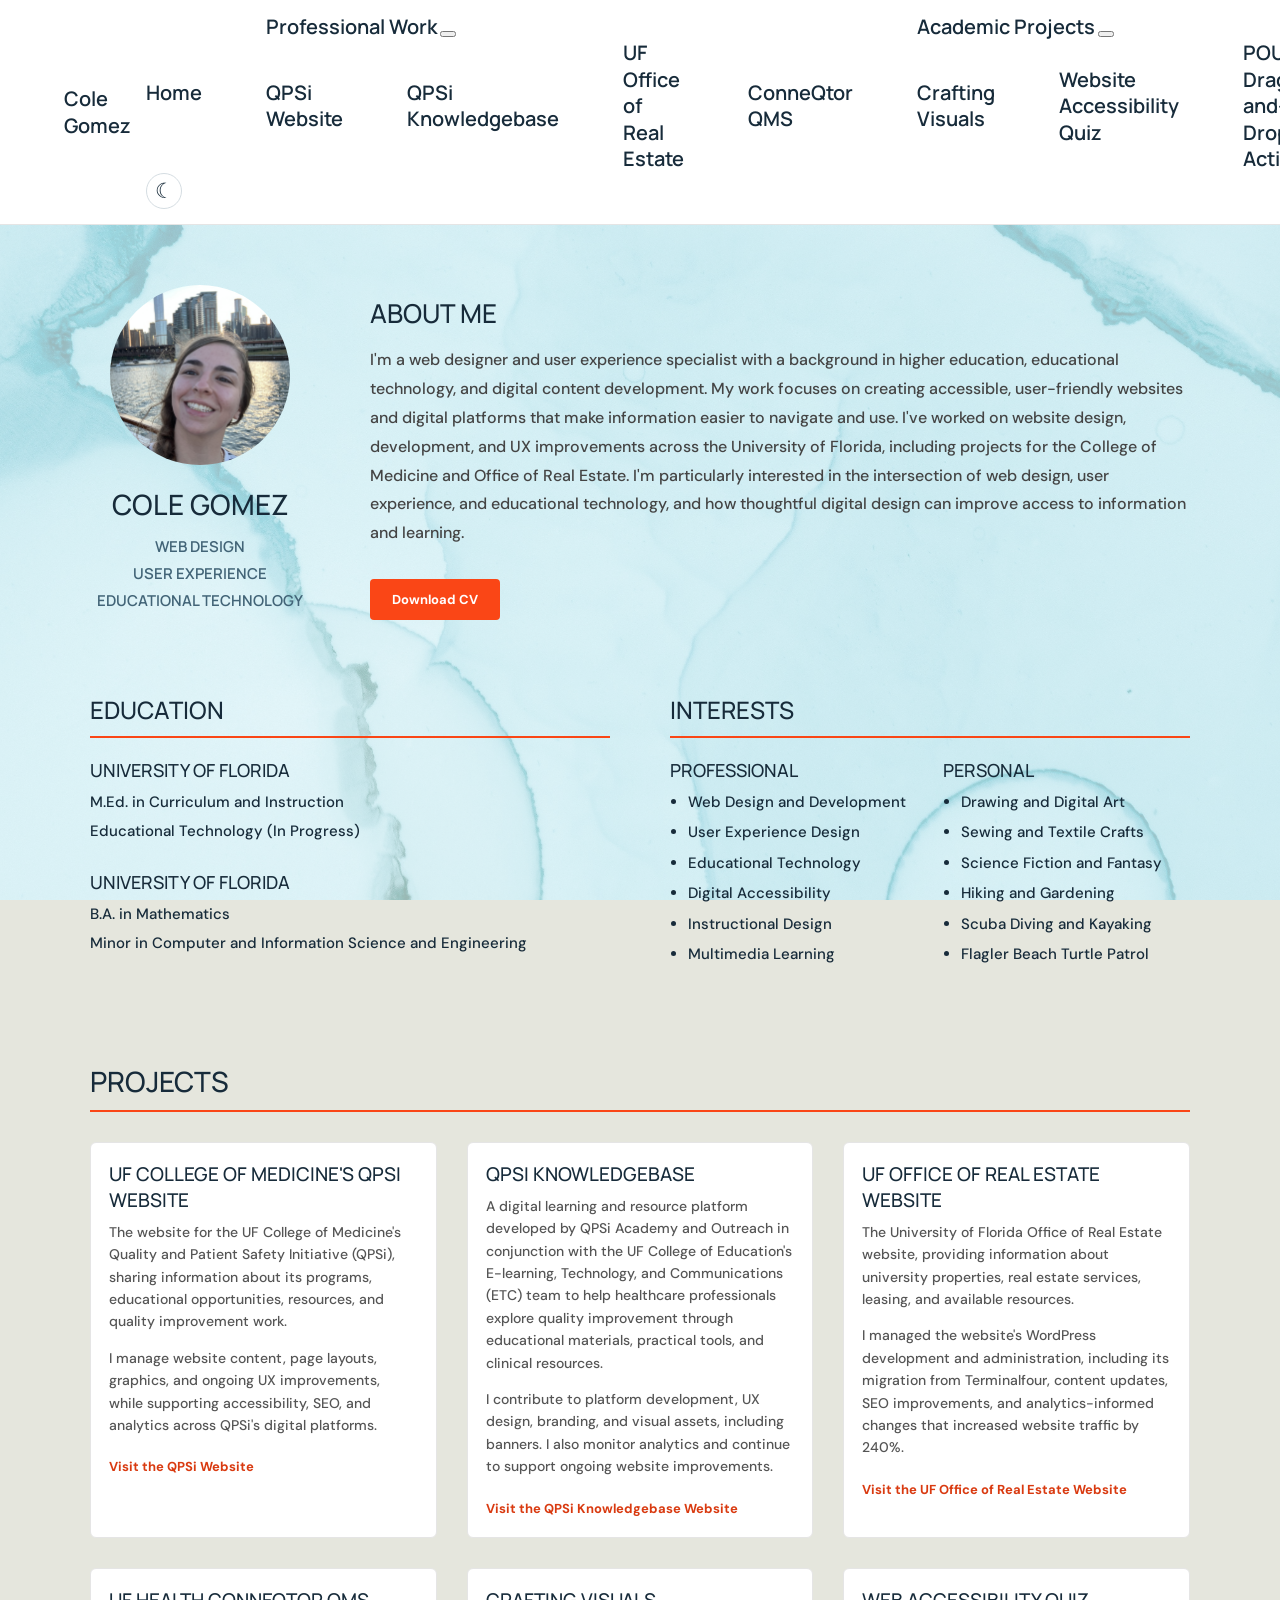
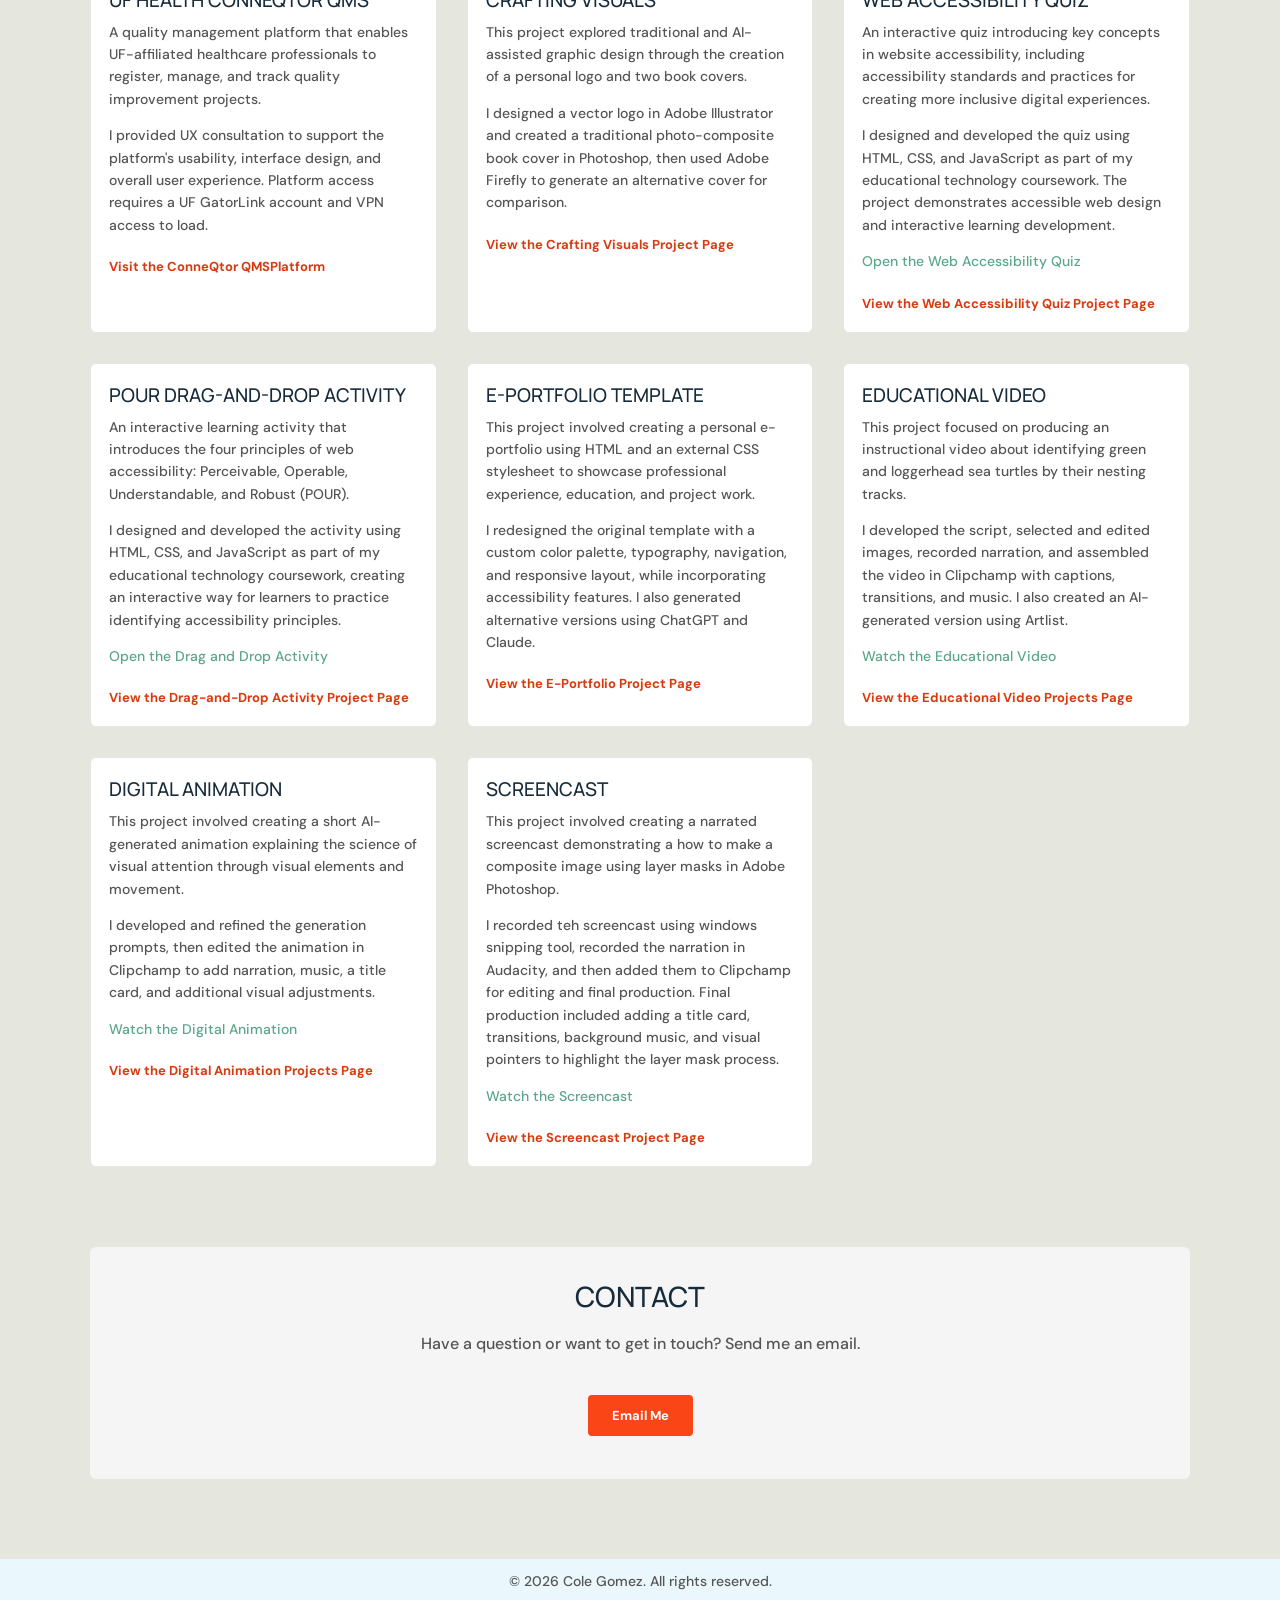
==== commit 7f0014bd: "Refactor index.html for accessibility and structure Updated HTML structure and content, improved acc" ====
--- a/index.html
+++ b/index.html
@@ -1,20 +1,5 @@
-<!DOCTYPE html PUBLIC "-//W3C//DTD XHTML 1.0 Strict//EN" "http://www.w3.org/TR/xhtml1/DTD/xhtml1-strict.dtd">
-
-
-<!--
-Design by TEMPLATED
-http://templated.co
-Released for free under the Creative Commons Attribution License
-Name       : Vestibule 
-Description: A two-column, fixed-width design with dark color scheme.
-Version    : 1.0
-Released   : 20130406
--->
-
-<!-- Comments are in ALL CAPS -->
-
-
-<html xmlns="http://www.w3.org/1999/xhtml" lang="en" xml:lang="en">
+<!DOCTYPE html>
+<html lang="en">
 <head>
 	<meta name="keywords" content="" />
 	<meta name="description" content="Cole Gomez's e-portfolio showcasing educational technology projects, web design, and multimedia development." />
@@ -28,49 +13,73 @@
 <body>
 	<a href="#main-content" class="skip-link">Skip to main content</a>
 <div id="wrapper">
-<!-- START OF THE NAVIGATION SECTION.  DO NOT CHANGE ANYTHING ABOVE THIS LINE EXCEPT TO SET THE TITLE. -->
+<!-- START OF THE NAVIGATION SECTION. -->
  
-	<div id="menu-wrapper" role="navigation" aria-label="Main navigation">
+	<nav id="menu-wrapper" aria-label="Main navigation">
 		<div id="menu" class="container">
 			<div id="site-brand">
-            	<a href="index.html">Cole Gomez</a>
-        	</div>
-			<ul>
-				<!-- NAVIGATION MENU.  THERE SHOULD BE ONE LIST ITEM FOR EACH BUTTON IN YOUR NAVIGATION BAR. -->
-                <!-- REPLACE THE # IN THE LINK WITH THE FILE NAME OF THE APPROPRIATE PAGE.  -->
-                <li class="current_page_item"><a href="#about" aria-current="page">About</a></li>
-				<li><a href="#education">Education</a></li>
-				<li><a href="#interests">Interests</a></li>
-				<li><a href="#projects">Projects</a></li>
-				<li><a href="#contact">Contact</a></li>
+				<a href="index.html">Cole Gomez</a>
+			</div>
+
+			<div id="nav-controls">
+				<ul id="primary-navigation">
+					<li>
+						<a class="nav-link" href="index.html" aria-current="page">Home</a>
+					</li>
+
+					<li class="nav-item has-dropdown">
+						<div class="nav-link-group">
+							<a class="nav-link" href="professional-work.html">Professional Work</a>
+							<button class="dropdown-toggle" type="button"
+								aria-label="Show Professional Work project links" data-menu-label="Professional Work project links"
+								aria-expanded="false" aria-controls="professional-work-menu">
+								<span class="dropdown-chevron" aria-hidden="true"></span>
+							</button>
+						</div>
+						<ul class="dropdown-menu" id="professional-work-menu" hidden="hidden">
+							<li><a href="https://qpsi.med.ufl.edu/">QPSi Website</a></li>
+							<li><a href="https://knowledge.qpsi.med.ufl.edu/">QPSi Knowledgebase</a></li>
+							<li><a href="https://ore.ufl.edu/">UF Office of Real Estate</a></li>
+							<li><a href="https://conneqtor.ese.ufhealth.org/landing">ConneQtor QMS</a></li>
+						</ul>
+					</li>
+
+					<li class="nav-item has-dropdown">
+						<div class="nav-link-group">
+							<a class="nav-link" href="academic-projects.html">Academic Projects</a>
+							<button class="dropdown-toggle" type="button"
+								aria-label="Show Academic Projects" data-menu-label="Academic Projects"
+								aria-expanded="false" aria-controls="academic-projects-menu">
+								<span class="dropdown-chevron" aria-hidden="true"></span>
+							</button>
+						</div>
+						<ul class="dropdown-menu" id="academic-projects-menu" hidden="hidden">
+							<li><a href="projects/crafting-visuals.html">Crafting Visuals</a></li>
+							<li><a href="projects/website-accessibility-quiz.html">Website Accessibility Quiz</a></li>
+							<li><a href="projects/pour-drag-and-drop.html">POUR Drag-and-Drop Activity</a></li>
+							<li><a href="projects/e-portfolio-template.html">E-Portfolio Template</a></li>
+							<li><a href="projects/educational-video.html">Educational Video</a></li>
+							<li><a href="projects/digital-animation.html">Digital Animation</a></li>
+							<li><a href="projects/screencast.html">Screencast</a></li>
+						</ul>
+					</li>
+				</ul>
+
 				<button id="theme-toggle" type="button" aria-label="Switch to dark mode" aria-pressed="false">
-					☾
+					<span aria-hidden="true">☾</span>
 				</button>
-			</ul>
-			<!-- <div id="site-search">
-				<form action="search.html" method="get" role="search">
-
-					<label for="search-input">Search</label>
-
-					<input type="text" id="search-input"
-						name="q" placeholder="Search..." />
-
-					<input type="submit" value="Go" />
-
-				</form>
-        	</div> -->
-		</div>
-	</div>
+			</div>
+		</div>
+	</nav>
 
 <!-- END OF THE NAVIGATION SECTION. -->
 
+<main id="main-content" tabindex="-1">
 <!-- START OF THE CONTENT SECTION. -->
 	
 <!-- PROFILE SECTION: PHOTO, NAME, TITLE, ABOUT ME, DOWNLOAD CV BUTTON -->
 
 	<div id="profile" class="container">
-		<a name="main-content" id="main-content"></a>
-
 		<div id="profile-sidebar">
 			<div id="profile-photo">
 				<img src="images/cole_profile_photo.jpg" alt="Portrait of Cole Gomez" />
@@ -85,7 +94,7 @@
 		<div id="about" class="entry">
 			<h2>About Me</h2>
 			<p>
-				I'm a web designer and digital experience specialist with a background in higher education, educational technology, and digital content development. My work focuses on creating accessible, user-friendly websites and digital platforms that make information easier to navigate and use.
+				I'm a web designer and user experience specialist with a background in higher education, educational technology, and digital content development. My work focuses on creating accessible, user-friendly websites and digital platforms that make information easier to navigate and use.
 				I've worked on website design, development, and UX improvements across the University of Florida, including projects for the College of Medicine and Office of Real Estate. I'm particularly interested in the intersection of web design, user experience, and educational technology, and how thoughtful digital design can improve access to information and learning.
 			</p>
 			<a href="files/cole_gomez_resume_2026.pdf" class="button">Download CV</a>
@@ -135,7 +144,7 @@
 					<h3>Personal</h3>
 					<ul>
 						<li>Drawing and Digital Art</li>
-						<li>Sewing andTextile Crafts</li>
+						<li>Sewing and Textile Crafts</li>
 						<li>Science Fiction and Fantasy</li>
 						<li>Hiking and Gardening</li>
 						<li>Scuba Diving and Kayaking</li>
@@ -156,6 +165,7 @@
 
 		<div id="project-grid">
 
+			<!-- QPSI WEBSITE -->
 			<div class="project-card">
 				<!-- <a href="#" target="_blank" rel="noopener noreferrer">
 					<img src="images/qpsi-website.jpg" alt="QPSi website homepage screenshot" />
@@ -170,6 +180,7 @@
 				<a href="https://qpsi.med.ufl.edu/" target="_blank" rel="noopener noreferrer">Visit the QPSi Website</a>
 			</div>
 
+			<!-- QPSI KNOWLEDGEBASE WEBSITE -->
 			<div class="project-card">
 				<!-- <a href="#" target="_blank" rel="noopener noreferrer">
 					<img src="images/qpsi-knowledgebase.jpg" alt="QPSi Knowledgebase homepage screenshot" />
@@ -184,6 +195,7 @@
 				<a href="https://knowledge.qpsi.med.ufl.edu/" target="_blank" rel="noopener noreferrer">Visit the QPSi Knowledgebase Website</a>
 			</div>
 
+			<!-- UF Office of Real Estate Website -->
 			<div class="project-card">
 				<!-- <a href="#" target="_blank" rel="noopener noreferrer">
 					<img src="images/ore-website.jpg" alt="UF Office of Real Estate website screenshot" />
@@ -198,6 +210,7 @@
 				<a href="#" target="_blank" rel="noopener noreferrer">Visit the UF Office of Real Estate Website</a>
 			</div>
 
+			<!-- CONNEQTOR QMS WEBSITE -->
 			<div class="project-card">
 				<!-- <a href="#" target="_blank" rel="noopener noreferrer">
 					<img src="images/conneqtor.jpg" alt="ConneQtor QMS platform screenshot" />
@@ -224,7 +237,7 @@
 					traditional photo-composite book cover in Photoshop, then used
 					Adobe Firefly to generate an alternative cover for comparison.
 				</p>
-				<a href="/files/Project 1 - Crafting Visuals.pdf" target="_blank" rel="noopener noreferrer">View Project Documentation</a>
+				<a href="projects/crafting-visuals.html" target="_blank" rel="noopener noreferrer">View the Crafting Visuals Project Page</a>
 			</div>
 
 			<!-- Project 2: Interactive Quiz -->
@@ -232,14 +245,15 @@
 				<!-- <a href="#" target="_blank" rel="noopener noreferrer">
 					<img src="images/accessibility-quiz.jpg" alt="Website accessibility quiz screenshot" />
 				</a> -->
-				<h3>Website Accessibility Quiz</h3>
+				<h3>Web Accessibility Quiz</h3>
 				<p>
 					An interactive quiz introducing key concepts in website accessibility, including accessibility standards and practices for creating more inclusive digital experiences.
 				</p>
 				<p>
 					I designed and developed the quiz using HTML, CSS, and JavaScript as part of my educational technology coursework. The project demonstrates accessible web design and interactive learning development.
 				</p>
-				<a href="https://cole-gomez-design.github.io/website-accessibility-quiz/" target="_blank" rel="noopener noreferrer">View Project</a>
+				<p><a href="https://cole-gomez-design.github.io/website-accessibility-quiz/" target="_blank" rel="noopener noreferrer">Open the Web Accessibility Quiz</a></p>
+				<a href="projects/website-accessibility-quiz.html" target="_blank" rel="noopener noreferrer">View the Web Accessibility Quiz Project Page</a>
 			</div>
 
 			<!-- Project 3: Drag and Drop -->
@@ -255,9 +269,9 @@
 					I designed and developed the activity using HTML, CSS, and JavaScript as part of my educational technology coursework, creating an interactive way for learners to practice identifying accessibility principles.
 				</p>
 				<p>
-					<a href="https://cole-gomez-design.github.io/ai-drag-and-drop-quiz/" target="_blank" rel="noopener noreferrer">AI-Generated Version</a>
-				</p>
-				<a href="https://cole-gomez-design.github.io/drag-and-drop-quiz/" target="_blank" rel="noopener noreferrer">My Version</a>
+					<a href="https://cole-gomez-design.github.io/drag-and-drop-quiz/" target="_blank" rel="noopener noreferrer">Open the Drag and Drop Activity</a>
+				</p>
+				<a href="projects/drag-and-drop-quiz.html" target="_blank" rel="noopener noreferrer">View the Drag-and-Drop Activity Project Page</a>
 			</div>
 
 			 <!-- Project 4: E-Portfolio Template -->
@@ -274,11 +288,7 @@
 					accessibility features. I also generated alternative versions
 					using ChatGPT and Claude.
 				</p>
-				<p>
-				<a href="https://cole-gomez-design.github.io/ai-portfolio/" target="_blank" rel="noopener noreferrer">ChatGPT Version</a> <br />
-				<a href="https://cole-gomez-design.github.io/claude-portfolio/" target="_blank" rel="noopener noreferrer">Claude Version</a>
-				</p>
-				<a href="https://cole-gomez-design.github.io/portfolio/" target="_blank" rel="noopener noreferrer">My Version</a>
+				<a href="https://cole-gomez-design.github.io/portfolio/" target="_blank" rel="noopener noreferrer">View the E-Portfolio Project Page</a>
 			</div>
 
 			    <!-- Project 5: Educational Video -->
@@ -296,9 +306,9 @@
 					using Artlist.
 				</p>
 				<p>
-					<a href="https://youtu.be/2e13upVujCw" target="_blank" rel="noopener noreferrer">AI-Generated Video</a>
-				</p>
-				<a href="https://youtu.be/xSBxtjQohmg" target="_blank" rel="noopener noreferrer">My Video</a>
+					<a href="https://youtu.be/xSBxtjQohmg" target="_blank" rel="noopener noreferrer">Watch the Educational Video</a>
+				</p>
+				<a href="projects/educational-video.html" target="_blank" rel="noopener noreferrer">View the Educational Video Projects Page</a>
 			</div>
 
 			<!-- Project 6: Digital Animation -->
@@ -314,23 +324,25 @@
 					animation in Clipchamp to add narration, music, a title card,
 					and additional visual adjustments.
 				</p>
-				<a href="https://youtu.be/x7XEpPc7ybM" target="_blank" rel="noopener noreferrer">View Animation</a>
-			</div>
-
-			<!-- Project 7: Screencast (comment out until completed)
-			<div class="project-card">
-				<h3>Software Demonstration Screencast</h3>
-				<p>
-					This project involves creating a narrated screencast demonstrating
-					a software application and its features.
-				</p>
-				<p>
-					I will develop an instructional outline and record a demonstration
-					incorporating narration, screen captures, and visual effects.
-				</p>
-				<a href="#">View Screencast</a>
-			</div>
-			-->
+				<p><a href="https://youtu.be/x7XEpPc7ybM" target="_blank" rel="noopener noreferrer">Watch the Digital Animation</a></p>
+				<a href="projects/digital-animation.html" target="_blank" rel="noopener noreferrer">View the Digital Animation Projects Page</a>
+			</div>
+
+			<!-- Project 7: Screencast -->
+			<div class="project-card">
+				<h3>Screencast</h3>
+				<p>
+					This project involved creating a narrated screencast demonstrating
+					a how to make a composite image using layer masks in Adobe Photoshop.
+				</p>
+				<p>
+					I recorded teh screencast using windows snipping tool, recorded the narration in Audacity, and then added them to Clipchamp for editing and final production.
+					Final production included adding a title card, transitions, background music, and visual pointers to highlight the layer mask process.
+				</p>
+				<p><a href="https://www.youtube.com/watch?v=vKr_N-EFYhc" target="_blank" rel="noopener noreferrer">Watch the Screencast</a></p>
+				<a href="projects/screencast.html" target="_blank" rel="noopener noreferrer">View the Screencast Project Page</a>
+			</div>
+			
 
 			<!-- Project 8: AI Screencast Guide (comment out until completed)
 			<div class="project-card">
@@ -357,110 +369,23 @@
 <!-- CONTACT SECTION: CONTACT INFORMATION AND EMAIL LINK -->
 
 	<div id="contact" class="container">
-
-    <h2>Contact</h2>
-
-    <p>Have a question or want to get in touch? Send me an email.</p>
-
-    <a href="mailto:cole.gomez@outlook.com" class="button">
-        Email Me
-    </a>
-
-</div>
-
-<!-- ON OTHER PAGES, LIKE THE PROJECT PAGES, YOU WILL TAKE OUT EVERYTHING BETWEEN HERE AND THE END OF THE CONTENT SECTION AND REPLACE IT WITH THE PROJECT CONTENT. -->
-    
-    
-    
-    
-	<!-- <div id="three-column" class="container">
-		<div class="tbox1">
-			<div class="box-style">
-				<div class="content">
-					
-					<h2>Image Editing</h2>
-					<p>Briefly explain what you've done for your Project 1 in this class. Provide about the same amount of text in each box so they appear uniform in size.</p>
-					<a href="image.html" class="button">Learn More</a>
-				</div>
-			</div>
-		</div>
-		<div class="tbox2">
-			<div class="box-style">
-				<div class="content">
-					<h2>Web Design</h2>
-					<p>Briefly explain what you've done for your Projects 2 and 3 in this class. Provide about the same amount of text in each box so they appear uniform in size.</p>
-					<a href="web.html" class="button">Learn More</a>
-				</div>
-			</div>
-		</div>
-		<div class="tbox3">
-			<div class="box-style">
-				<div class="content">
-					<h2>Video Production</h2>
-					<p>Briefly explain what you've done for your Project 5 in this class. Provide about the same amount of text in each box so they appear uniform in size.</p>
-					<a href="video.html" class="button">Learn More</a>
-				</div>
-			</div>
-		</div>
+    	<h2>Contact</h2>
+    		<p>Have a question or want to get in touch? Send me an email.</p>
+    		<a href="mailto:cole.gomez@outlook.com" class="button">Email Me</a>
 	</div>
-	<div id="three-column" class="container">
-		<div class="tbox1">
-			<div class="box-style">
-				<div class="content">
-					<h2>Digital Animation</h2>
-					<p>Briefly explain what you've done for your Project 6 in this class. Provide about the same amount of text in each box so they appear uniform in size.</p>
-					<a href="animation.html" class="button">Learn More</a>
-				</div>
-			</div>
-		</div>
-		<div class="tbox2">
-			<div class="box-style">
-				<div class="content">
-					<h2>Screencasting</h2>
-					<p>Briefly explain what you've done for your Project 8 in this class. Provide about the same amount of text in each box so they appear uniform in size.</p>
-					<a href="screencast.html" class="button">Learn More</a>
-				</div>
-			</div>
-		</div>
-		<div class="tbox3">
-			<div class="box-style">
-				<div class="content">
-					<h2>E-Portfolio</h2>
-					<p>Explain that this e-portfolio is a reflection of your web design skills. Alternatively, if you developed a mobile app for this class, you can change this block to Mobile App and focus on that project. You can add the "Learn More" link here then as well by copying and pasting from above.</p>
-				
-				</div>
-			</div>
-		</div>
-	</div>	
-     -->
-    
-    
-    
-    
+
+</main>
+
 <!-- END OF THE CONTENT SECTION.  BELOW YOU CAN CUSTOMIZE YOUR FOOTER. -->
 </div>
 
-<div id="footer">
+<footer id="footer">
 	<!-- START FOOTER -->
 	<p>&copy; 2026 Cole Gomez. All rights reserved.</p>
     <a href="#main-content">Back to top</a>
 	<!-- END FOOTER -->
-</div>
-
-<script type="text/javascript">
-    var themeToggle = document.getElementById("theme-toggle");
-
-    themeToggle.addEventListener("click", function() {
-        var darkMode = document.body.classList.toggle("dark-mode");
-
-        themeToggle.setAttribute("aria-pressed", darkMode);
-        themeToggle.setAttribute(
-            "aria-label",
-            darkMode ? "Switch to light mode" : "Switch to dark mode"
-        );
-        themeToggle.textContent = darkMode ? "☀" : "☾";
-    });
-</script>
-
+</footer>
+
+<script src="script.js"></script>
 </body>
 </html>
